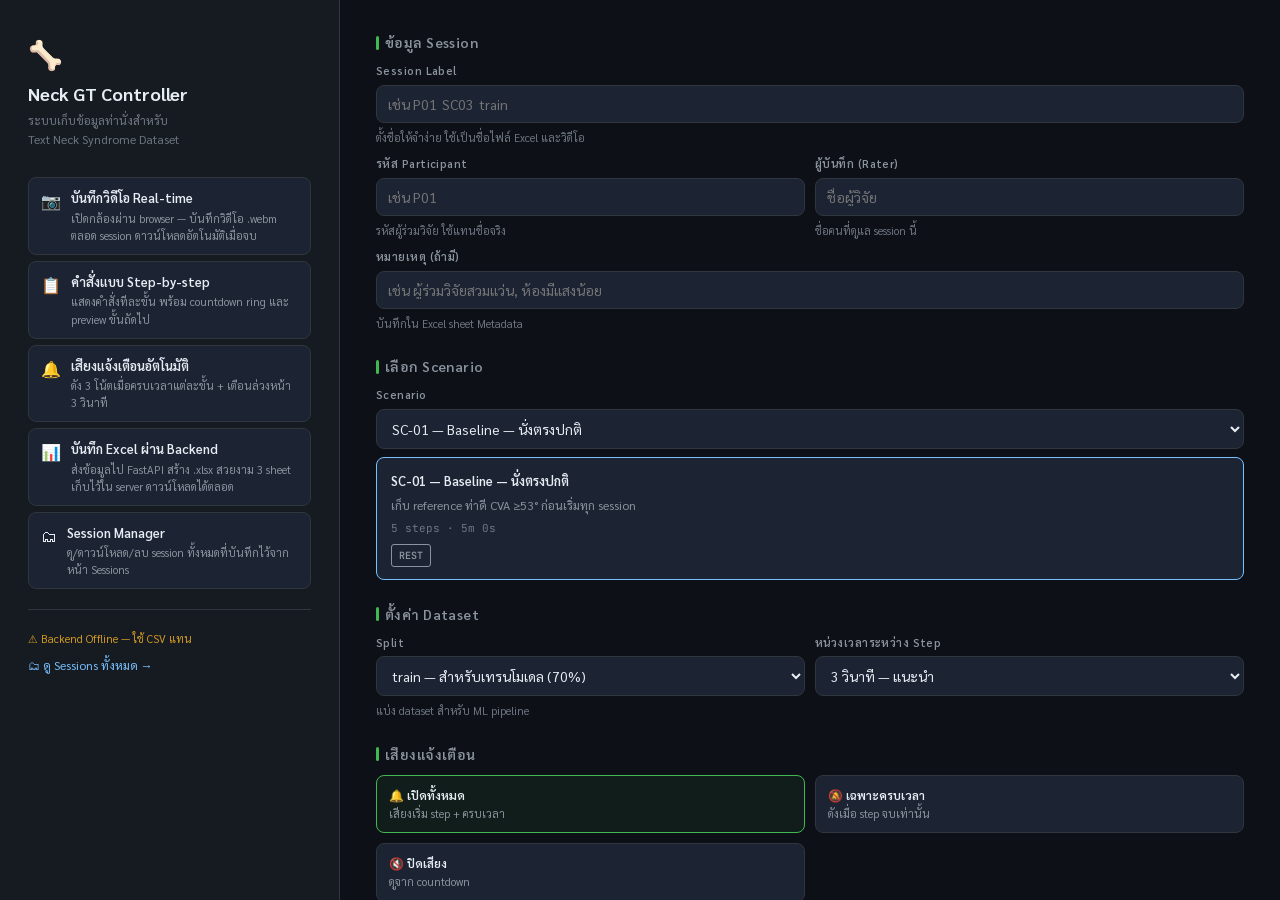
==== frontend/index.html @ 5975b468 "Add files via upload" ====
<!doctype html>
<html lang="th">
<head>
<meta charset="UTF-8">
<meta name="viewport" content="width=device-width, initial-scale=1.0, viewport-fit=cover">
<meta name="apple-mobile-web-app-capable" content="yes">
<title>Neck GT Controller</title>
<link rel="stylesheet" href="https://fonts.googleapis.com/css2?family=Sarabun:wght@300;400;600;700&family=JetBrains+Mono:wght@400;600&display=swap">
<link rel="stylesheet" href="css/style.css">
</head>
<body>

<!-- ══════════════════════════════════════════════
     SETUP PAGE
     ══════════════════════════════════════════════ -->
<div id="setup">
  <div class="setup-left">
    <div class="setup-logo">🦴</div>
    <div class="setup-title">Neck GT Controller</div>
    <div class="setup-sub">ระบบเก็บข้อมูลท่านั่งสำหรับ<br>Text Neck Syndrome Dataset</div>

    <div class="fn-list">
      <div class="fn-item">
        <div class="fn-icon">📷</div>
        <div class="fn-text">
          <div class="fn-name">บันทึกวิดีโอ Real-time</div>
          <div class="fn-desc">เปิดกล้องผ่าน browser — บันทึกวิดีโอ .webm ตลอด session ดาวน์โหลดอัตโนมัติเมื่อจบ</div>
        </div>
      </div>
      <div class="fn-item">
        <div class="fn-icon">📋</div>
        <div class="fn-text">
          <div class="fn-name">คำสั่งแบบ Step-by-step</div>
          <div class="fn-desc">แสดงคำสั่งทีละขั้น พร้อม countdown ring และ preview ขั้นถัดไป</div>
        </div>
      </div>
      <div class="fn-item">
        <div class="fn-icon">🔔</div>
        <div class="fn-text">
          <div class="fn-name">เสียงแจ้งเตือนอัตโนมัติ</div>
          <div class="fn-desc">ดัง 3 โน้ตเมื่อครบเวลาแต่ละขั้น + เตือนล่วงหน้า 3 วินาที</div>
        </div>
      </div>
      <div class="fn-item">
        <div class="fn-icon">📊</div>
        <div class="fn-text">
          <div class="fn-name">บันทึก Excel ผ่าน Backend</div>
          <div class="fn-desc">ส่งข้อมูลไป FastAPI สร้าง .xlsx สวยงาม 3 sheet เก็บไว้ใน server ดาวน์โหลดได้ตลอด</div>
        </div>
      </div>
      <div class="fn-item">
        <div class="fn-icon">🗂</div>
        <div class="fn-text">
          <div class="fn-name">Session Manager</div>
          <div class="fn-desc">ดู/ดาวน์โหลด/ลบ session ทั้งหมดที่บันทึกไว้จากหน้า Sessions</div>
        </div>
      </div>
    </div>

    <div class="setup-divider"></div>
    <div style="display:flex;flex-direction:column;gap:8px">
      <div class="setup-footer-note" id="api-indicator">⏳ ตรวจสอบ Backend...</div>
      <a href="sessions.html" style="font-size:12px;color:var(--bfg);text-decoration:none">🗂 ดู Sessions ทั้งหมด →</a>
    </div>
  </div>

  <div class="setup-right">

    <div>
      <div class="form-heading">ข้อมูล Session</div>
      <div class="grid2">
        <div class="f span2">
          <label>Session Label</label>
          <input id="inp-sess" placeholder="เช่น P01_SC03_train">
          <div class="hint">ตั้งชื่อให้จำง่าย ใช้เป็นชื่อไฟล์ Excel และวิดีโอ</div>
        </div>
        <div class="f">
          <label>รหัส Participant</label>
          <input id="inp-pid" placeholder="เช่น P01">
          <div class="hint">รหัสผู้ร่วมวิจัย ใช้แทนชื่อจริง</div>
        </div>
        <div class="f">
          <label>ผู้บันทึก (Rater)</label>
          <input id="inp-rater" placeholder="ชื่อผู้วิจัย">
          <div class="hint">ชื่อคนที่ดูแล session นี้</div>
        </div>
        <div class="f span2">
          <label>หมายเหตุ (ถ้ามี)</label>
          <input id="inp-note" placeholder="เช่น ผู้ร่วมวิจัยสวมแว่น, ห้องมีแสงน้อย">
          <div class="hint">บันทึกใน Excel sheet Metadata</div>
        </div>
      </div>
    </div>

    <div>
      <div class="form-heading">เลือก Scenario</div>
      <div class="f">
        <label>Scenario</label>
        <select id="inp-sc"></select>
      </div>
      <div class="sc-preview-box" id="sc-preview" style="margin-top:8px">
        <div style="color:var(--tx3);font-size:12px">เลือก Scenario เพื่อดูรายละเอียด</div>
      </div>
    </div>

    <div>
      <div class="form-heading">ตั้งค่า Dataset</div>
      <div class="grid2">
        <div class="f">
          <label>Split</label>
          <select id="inp-split">
            <option value="train">train — สำหรับเทรนโมเดล (70%)</option>
            <option value="val">val — สำหรับ validate (15%)</option>
            <option value="test">test — สำหรับทดสอบสุดท้าย (15%)</option>
          </select>
          <div class="hint">แบ่ง dataset สำหรับ ML pipeline</div>
        </div>
        <div class="f">
          <label>หน่วงเวลาระหว่าง Step</label>
          <select id="inp-trans">
            <option value="0">ไม่หน่วง</option>
            <option value="2000">2 วินาที</option>
            <option value="3000" selected>3 วินาที — แนะนำ</option>
            <option value="5000">5 วินาที</option>
          </select>
        </div>
      </div>
    </div>

    <div>
      <div class="form-heading">เสียงแจ้งเตือน</div>
      <div class="sound-row" id="sound-opts">
        <label class="sound-opt selected">
          <input type="radio" name="sound" value="all" checked>
          <div class="sname">🔔 เปิดทั้งหมด</div>
          <div class="sdesc">เสียงเริ่ม step + ครบเวลา</div>
        </label>
        <label class="sound-opt">
          <input type="radio" name="sound" value="ding">
          <div class="sname">🔕 เฉพาะครบเวลา</div>
          <div class="sdesc">ดังเมื่อ step จบเท่านั้น</div>
        </label>
        <label class="sound-opt">
          <input type="radio" name="sound" value="off">
          <div class="sname">🔇 ปิดเสียง</div>
          <div class="sdesc">ดูจาก countdown</div>
        </label>
      </div>
    </div>

    <div id="ipad-warn" style="display:none;background:#2D1F06;border:1px solid var(--afg);border-radius:var(--r);padding:10px 12px;font-size:12px;color:var(--afg);line-height:1.7">
      ⚠️ <strong>iPad/Safari:</strong> ต้องเปิดผ่าน HTTPS<br>
      ใช้ URL จาก Railway โดยตรงได้เลยค่ะ
    </div>

    <button class="btn-go" id="btn-go">📷 เปิดกล้องและเริ่ม Session</button>
  </div>
</div>

<!-- COUNTDOWN -->
<div id="cdown">
  <video id="cam-small" autoplay muted playsinline></video>
  <div id="cdown-n">3</div>
  <div id="cdown-lbl">เตรียมพร้อม...</div>
</div>

<!-- SESSION -->
<div id="sess">
  <div class="hdr">
    <span class="badge-mono" id="h-sess">—</span>
    <span class="badge-sc"   id="h-sc">—</span>
    <span class="hdr-steps"  id="h-steps">0/0</span>
    <span class="hdr-clock"  id="h-clock">0:00.0</span>
    <button class="btn-sm" id="btn-log">📋 Log</button>
    <button class="btn-sm red" id="btn-abort">✕ ยกเลิก</button>
  </div>
  <div class="step-bar"><div class="step-bar-fill" id="bar-fill" style="width:0%"></div></div>

  <div class="sess-body">
    <div class="cam-side">
      <video id="cam-feed" autoplay muted playsinline></video>
      <div class="cam-overlay">
        <div class="rec-pill"><div class="rec-dot"></div><span id="rec-lbl">LIVE</span></div>
      </div>
    </div>
    <div class="instr-side">
      <div class="act-badge"  id="i-badge">—</div>
      <div class="act-name"   id="i-name">—</div>
      <div class="instr-th"   id="i-th">—</div>
      <div class="instr-note" id="i-note">—</div>
      <div class="ring-wrap">
        <svg width="150" height="150" viewBox="0 0 150 150">
          <circle class="ring-bg"  cx="75" cy="75" r="68"/>
          <circle class="ring-arc" id="ring-arc" cx="75" cy="75" r="68" stroke="#3FB950"/>
        </svg>
        <div class="ring-num" id="ring-num">—</div>
      </div>
      <div id="i-next-wrap">
        <div style="display:flex;align-items:center;gap:8px">
          <span class="next-label">ถัดไป</span>
          <span class="next-act-badge" id="i-next-badge" style="color:var(--tx3);border-color:var(--bdr)">—</span>
        </div>
        <div class="next-th"   id="i-next-th">—</div>
        <div class="next-note" id="i-next-note">—</div>
      </div>
      <div class="prepare-overlay" id="prep-overlay">
        <span class="prep-label">เตรียมพร้อม</span>
        <div class="prepare-n"       id="prep-n">3</div>
        <div class="prep-sep"></div>
        <div class="prep-next-badge"  id="prep-next-badge" style="color:var(--tx2)">—</div>
        <div class="prep-next-th"     id="prep-next-th">—</div>
        <div class="prep-next-note"   id="prep-next-note">—</div>
      </div>
      <div class="ding-overlay" id="ding-overlay"></div>
    </div>
  </div>

  <div class="footer">
    <button class="btn-ctrl pause"  id="btn-pause"  disabled>⏸ หยุดชั่วคราว</button>
    <button class="btn-ctrl skip"   id="btn-skip"   disabled>⏭ ข้ามขั้นตอน</button>
    <button class="btn-ctrl stop"   id="btn-stop"   disabled>⏹ สิ้นสุด</button>
    <button class="btn-ctrl export" id="btn-exp"    disabled>⬇ CSV</button>
    <button class="btn-ctrl btn-xl" id="btn-exp-xl" disabled>⬇ Excel</button>
  </div>
</div>

<!-- LOG DRAWER -->
<div class="log-drawer" id="log-drawer">
  <div class="log-hdr">
    <h3>Activity Log</h3>
    <button class="btn-sm" id="btn-close-log">✕</button>
  </div>
  <div class="log-body"   id="log-body"><div style="color:var(--tx3);font-size:11px;text-align:center;padding:16px">ยังไม่มีข้อมูล</div></div>
  <div class="log-footer" id="log-footer">0 steps</div>
</div>

<!-- DONE MODAL -->
<div id="done">
  <div class="done-card">
    <h2>✓ Session สมบูรณ์</h2>
    <p id="done-txt">—</p>
    <div class="done-row">
      <button class="btn-ctrl export" id="btn-exp2">⬇ CSV</button>
      <button class="btn-ctrl btn-xl" id="btn-exp-xl2">⬇ Excel (Backend)</button>
      <button class="btn-ctrl play"   id="btn-new">+ Session ใหม่</button>
    </div>
    <div style="margin-top:12px">
      <a href="sessions.html" style="font-size:12px;color:var(--bfg);text-decoration:none">🗂 ดู Sessions ทั้งหมด →</a>
    </div>
  </div>
</div>

<!-- SCRIPTS -->
<script src="data/scenarios.js"></script>
<script src="js/audio.js"></script>
<script src="js/api.js"></script>
<script src="js/export.js"></script>
<script src="js/session.js"></script>
<script>
document.addEventListener("DOMContentLoaded", async () => {
  $("ring-arc").style.strokeDasharray = RING_C;
  initSetup();

  // API health check
  const ok  = await apiHealthCheck();
  const ind = document.getElementById("api-indicator");
  ind.textContent = ok ? "✅ Backend Online" : "⚠️ Backend Offline — ใช้ CSV แทน";
  ind.style.color = ok ? "var(--gfg)" : "var(--afg)";

  // Wire buttons
  $("btn-go").addEventListener("click", handleStart);
  $("btn-pause").addEventListener("click", handlePause);
  $("btn-skip").addEventListener("click", handleSkip);
  $("btn-stop").addEventListener("click", handleStop);
  $("btn-abort").addEventListener("click", handleAbort);
  $("btn-new").addEventListener("click", handleNewSession);
  $("btn-log").addEventListener("click", () => $("log-drawer").classList.toggle("open"));
  $("btn-close-log").addEventListener("click", () => $("log-drawer").classList.remove("open"));

  $("btn-exp").addEventListener("click",     () => doExportCSV(S.gtLog, S.sess));
  $("btn-exp2").addEventListener("click",    () => doExportCSV(S.gtLog, S.sess));
  $("btn-exp-xl").addEventListener("click",  () => doExportExcel(S.gtLog, S.sess));
  $("btn-exp-xl2").addEventListener("click", () => doExportExcel(S.gtLog, S.sess));
});
</script>

</body>
</html>
---- frontend/css/style.css ----
/* ═══════════════════════════════════════════════════
   Neck GT Controller — Styles
   แก้ไขสีและ layout ที่นี่
   ═══════════════════════════════════════════════════ */

/* ── CSS Variables (ธีมสี) ── */
:root {
  --bg:    #0D1117;
  --bg2:   #161B22;
  --bg3:   #1C2333;
  --bg4:   #21262D;
  --bdr:   #30363D;
  --bdr2:  #3d444d;
  --tx:    #E6EDF3;
  --tx2:   #8B949E;
  --tx3:   #6E7681;
  --green: #238636;
  --gfg:   #3FB950;
  --red:   #DA3633;
  --rfg:   #F85149;
  --amber: #9E6A03;
  --afg:   #D29922;
  --blue:  #1F6FEB;
  --bfg:   #79C0FF;
  --teal:  #22D3EE;
  --r:     8px;
  --font:  'Sarabun', system-ui, sans-serif;
  --mono:  'JetBrains Mono', monospace;
}

/* ── Reset ── */
*, *::before, *::after { box-sizing: border-box; margin: 0; padding: 0; }
html, body { height: 100%; overflow: hidden; }
body {
  font-family: var(--font);
  background: var(--bg);
  color: var(--tx);
  font-size: 15px;
  line-height: 1.5;
  -webkit-tap-highlight-color: transparent;
  touch-action: manipulation;
}

/* ════════════════════════════════════════════════════
   SETUP PAGE
   ════════════════════════════════════════════════════ */
#setup {
  position: fixed; inset: 0;
  display: flex; flex-direction: row;
  background: var(--bg);
  z-index: 100;
  overflow-y: auto;
}

/* Left panel — ข้อมูลฟังก์ชัน */
.setup-left {
  width: 340px; flex-shrink: 0;
  background: var(--bg2);
  border-right: 1px solid var(--bdr);
  padding: 32px 28px;
  display: flex; flex-direction: column;
  overflow-y: auto;
}
.setup-logo  { font-size: 28px; margin-bottom: 6px; }
.setup-title { font-size: 18px; font-weight: 700; color: var(--tx); margin-bottom: 4px; }
.setup-sub   { font-size: 12px; color: var(--tx3); margin-bottom: 28px; line-height: 1.6; }

.fn-list { display: flex; flex-direction: column; gap: 6px; }
.fn-item {
  display: flex; gap: 10px; align-items: flex-start;
  padding: 10px 12px;
  border-radius: 8px;
  background: var(--bg3);
  border: 1px solid var(--bdr);
}
.fn-icon { font-size: 16px; flex-shrink: 0; margin-top: 1px; }
.fn-name { font-size: 13px; font-weight: 600; color: var(--tx); margin-bottom: 2px; }
.fn-desc { font-size: 11px; color: var(--tx2); line-height: 1.55; }

.setup-divider     { height: 1px; background: var(--bdr); margin: 20px 0; }
.setup-footer-note { font-size: 11px; color: var(--tx3); line-height: 1.6; }

/* Right panel — ฟอร์ม */
.setup-right {
  flex: 1; padding: 32px 36px;
  overflow-y: auto;
  display: flex; flex-direction: column; gap: 24px;
  min-width: 0;
}
.form-heading {
  font-size: 14px; font-weight: 600;
  color: var(--tx2); letter-spacing: .03em;
  margin-bottom: 10px;
  display: flex; align-items: center; gap: 6px;
}
.form-heading::before {
  content: ''; display: block;
  width: 3px; height: 14px;
  background: var(--gfg); border-radius: 2px; flex-shrink: 0;
}

/* Form fields */
.grid2 { display: grid; grid-template-columns: 1fr 1fr; gap: 10px; }
.f     { display: flex; flex-direction: column; gap: 5px; }
.f.span2 { grid-column: 1 / -1; }
.f label { font-size: 11px; font-weight: 600; color: var(--tx2); letter-spacing: .04em; }
.f .hint { font-size: 11px; color: var(--tx3); margin-top: 2px; line-height: 1.5; }
.f input, .f select {
  background: var(--bg3);
  border: 1px solid var(--bdr);
  border-radius: var(--r);
  padding: 9px 11px;
  color: var(--tx);
  font-family: var(--font); font-size: 14px;
  outline: none;
  transition: border-color .15s, box-shadow .15s;
}
.f input:focus, .f select:focus {
  border-color: var(--gfg);
  box-shadow: 0 0 0 3px rgba(63,185,80,.12);
}
.f select option { background: var(--bg3); }

/* SC Preview */
.sc-preview-box {
  background: var(--bg3); border: 1px solid var(--bdr);
  border-radius: var(--r); padding: 12px 14px;
  font-size: 12px; color: var(--tx2);
  line-height: 1.7; min-height: 54px;
  transition: border-color .2s;
}
.sc-preview-box.active { border-color: var(--bfg); }
.sc-preview-box .sc-name { font-size: 13px; font-weight: 600; color: var(--tx); margin-bottom: 3px; }
.sc-preview-box .sc-acts { display: flex; flex-wrap: wrap; gap: 4px; margin-top: 6px; }
.sc-act-chip {
  font-size: 10px; font-family: var(--mono);
  padding: 2px 7px; border-radius: 3px;
  border: 1px solid; font-weight: 600;
}

/* Sound options */
.sound-row { display: grid; grid-template-columns: 1fr 1fr; gap: 10px; }
.sound-opt {
  border: 1px solid var(--bdr); border-radius: var(--r);
  padding: 10px 12px; cursor: pointer;
  transition: border-color .15s, background .15s;
  background: var(--bg3);
}
.sound-opt:hover    { border-color: var(--bdr2); background: var(--bg4); }
.sound-opt.selected { border-color: var(--gfg); background: rgba(63,185,80,.07); }
.sound-opt input    { display: none; }
.sound-opt .sname   { font-size: 12px; font-weight: 600; color: var(--tx); margin-bottom: 2px; }
.sound-opt .sdesc   { font-size: 11px; color: var(--tx2); }

/* Buttons */
.btn-go {
  width: 100%; padding: 15px;
  background: var(--green); color: #fff;
  border: none; border-radius: var(--r);
  font-family: var(--font); font-size: 16px; font-weight: 600;
  cursor: pointer; min-height: 52px;
  transition: background .15s, transform .1s;
  letter-spacing: .01em;
}
.btn-go:hover  { background: #2EA043; }
.btn-go:active { transform: scale(.99); background: #2EA043; }

/* Larger touch targets */
.btn-ctrl { min-height: 44px; }
.btn-sm   { min-height: 36px; min-width: 44px; }

/* ════════════════════════════════════════════════════
   COUNTDOWN
   ════════════════════════════════════════════════════ */
#cdown {
  position: fixed; inset: 0;
  display: none; flex-direction: column;
  align-items: center; justify-content: center;
  background: var(--bg); z-index: 90; gap: 20px;
}
#cdown-n   { font-size: 120px; font-weight: 700; color: var(--gfg); line-height: 1; font-variant-numeric: tabular-nums; }
#cdown-lbl { font-size: 18px; color: var(--tx2); }
#cam-small {
  width: 220px; height: 165px;
  border-radius: var(--r); object-fit: cover;
  border: 2px solid var(--bdr);
  transform: scaleX(-1);
}

/* ════════════════════════════════════════════════════
   SESSION
   ════════════════════════════════════════════════════ */
#sess { display: none; height: 100vh; flex-direction: column; }

/* Header bar */
.hdr {
  display: flex; align-items: center; gap: 10px;
  padding: 7px 14px;
  background: var(--bg2); border-bottom: 1px solid var(--bdr);
  flex-shrink: 0; flex-wrap: wrap;
}
.badge-mono {
  font-family: var(--mono); font-size: 11px;
  background: var(--bg4); border: 1px solid var(--bdr);
  border-radius: 4px; padding: 2px 7px; color: var(--tx2);
}
.badge-sc {
  font-size: 11px; font-weight: 700;
  background: var(--bg4); border-radius: 4px;
  padding: 2px 8px; color: var(--gfg); font-family: var(--mono);
}
.hdr-clock { font-family: var(--mono); font-size: 14px; font-variant-numeric: tabular-nums; margin-left: auto; color: var(--tx2); }
.hdr-steps { font-size: 11px; color: var(--tx3); }

.btn-sm {
  padding: 4px 11px; border-radius: 6px;
  border: 1px solid var(--bdr);
  background: var(--bg3); color: var(--tx);
  font-family: var(--font); font-size: 12px;
  cursor: pointer; white-space: nowrap;
  transition: background .15s;
}
.btn-sm:hover     { background: var(--bg4); }
.btn-sm.red       { border-color: var(--rfg); color: var(--rfg); }
.btn-sm.red:hover { background: #2D1414; }

/* Step progress bar */
.step-bar      { height: 3px; background: var(--bg4); flex-shrink: 0; }
.step-bar-fill { height: 100%; background: var(--gfg); transition: width .4s linear; }

.sess-body { display: flex; flex: 1; min-height: 0; }

/* Camera panel */
.cam-side  { width: 42%; position: relative; background: #000; flex-shrink: 0; }
#cam-feed  { width: 100%; height: 100%; object-fit: cover; transform: scaleX(-1); }
.cam-overlay { position: absolute; top: 10px; left: 10px; display: flex; flex-direction: column; gap: 5px; }
.rec-pill {
  display: flex; align-items: center; gap: 6px;
  background: rgba(0,0,0,.65); border-radius: 4px;
  padding: 3px 9px; font-size: 11px; font-family: var(--mono); color: #fff;
}
.rec-dot { width: 8px; height: 8px; border-radius: 50%; background: var(--rfg); animation: blink 1.2s infinite; }
@keyframes blink { 0%,100%{opacity:1} 50%{opacity:0} }

/* Instruction panel */
.instr-side {
  flex: 1; display: flex; flex-direction: column;
  align-items: center; justify-content: center;
  padding: 28px 32px; gap: 16px;
  background: var(--bg); min-width: 0;
  text-align: center; position: relative;
}
.act-badge  { font-family: var(--mono); font-size: 12px; font-weight: 600; padding: 3px 14px; border-radius: 20px; letter-spacing: .05em; border: 2px solid currentColor; }
.act-name   { font-size: 13px; font-weight: 600; color: var(--tx2); letter-spacing: .04em; }
.instr-th   { font-size: 46px; font-weight: 700; line-height: 1.15; text-wrap: balance; color: var(--tx); }
.instr-note { font-size: 15px; color: var(--tx2); max-width: 420px; }

/* Ring timer */
.ring-wrap { position: relative; width: 150px; height: 150px; flex-shrink: 0; }
.ring-wrap svg { transform: rotate(-90deg); }
.ring-bg  { fill: none; stroke: var(--bg4); stroke-width: 10; }
.ring-arc { fill: none; stroke-width: 10; stroke-linecap: round; stroke-dasharray: 427; stroke-dashoffset: 0; transition: stroke-dashoffset .06s linear; }
.ring-num { position: absolute; inset: 0; display: flex; align-items: center; justify-content: center; font-size: 28px; font-weight: 700; font-family: var(--mono); font-variant-numeric: tabular-nums; }

/* Next step preview */
#i-next-wrap { display: flex; flex-direction: column; align-items: center; gap: 6px; border-top: 1px solid var(--bdr); padding-top: 14px; width: 100%; max-width: 440px; }
.next-label    { font-size: 11px; font-weight: 600; letter-spacing: .1em; color: var(--tx3); text-transform: uppercase; }
.next-act-badge{ font-family: var(--mono); font-size: 11px; font-weight: 700; padding: 2px 10px; border-radius: 14px; border: 1.5px solid currentColor; }
.next-th       { font-size: 22px; font-weight: 700; line-height: 1.2; text-wrap: balance; color: var(--tx); max-width: 380px; }
.next-note     { font-size: 12px; color: var(--tx2); }

/* Footer controls */
.footer {
  display: flex; align-items: center; gap: 8px;
  padding: 9px 14px;
  background: var(--bg2); border-top: 1px solid var(--bdr);
  flex-shrink: 0; flex-wrap: wrap;
}
.btn-ctrl          { padding: 7px 16px; border-radius: var(--r); border: none; font-family: var(--font); font-size: 13px; font-weight: 600; cursor: pointer; transition: background .15s; white-space: nowrap; }
.btn-ctrl:disabled { opacity: .35; cursor: not-allowed; }
.btn-ctrl.pause    { background: var(--amber); color: #fff; }
.btn-ctrl.pause:hover:not(:disabled) { background: #BB8009; }
.btn-ctrl.play     { background: var(--green); color: #fff; }
.btn-ctrl.play:hover:not(:disabled)  { background: #2EA043; }
.btn-ctrl.skip     { background: var(--bg4); color: var(--tx); border: 1px solid var(--bdr); }
.btn-ctrl.skip:hover:not(:disabled)  { background: var(--bg3); }
.btn-ctrl.stop     { background: var(--red); color: #fff; }
.btn-ctrl.stop:hover:not(:disabled)  { background: #B91C1C; }
.btn-ctrl.export   { background: var(--blue); color: #fff; margin-left: auto; }
.btn-ctrl.export:hover:not(:disabled){ background: #388BFD; }
.btn-xl            { background: #1D6F42; color: #fff; margin-left: 0; }
.btn-xl:hover:not(:disabled)         { background: #196139; }

/* ════════════════════════════════════════════════════
   PREPARE OVERLAY
   ════════════════════════════════════════════════════ */
.prepare-overlay {
  position: absolute; inset: 0;
  background: rgba(13,17,23,.85); backdrop-filter: blur(4px);
  display: flex; align-items: center; justify-content: center; flex-direction: column; gap: 10px;
  pointer-events: none; opacity: 0; transition: opacity .18s; z-index: 10;
}
.prepare-overlay.show  { opacity: 1; }
.prep-label            { font-size: 13px; font-weight: 600; letter-spacing: .1em; text-transform: uppercase; color: var(--tx2); }
.prepare-n             { font-size: 80px; font-weight: 700; color: var(--tx); font-variant-numeric: tabular-nums; line-height: 1; }
.prep-sep              { width: 48px; height: 2px; background: var(--bdr); border-radius: 1px; margin: 4px 0; }
.prep-next-badge       { font-family: var(--mono); font-size: 16px; font-weight: 700; padding: 4px 18px; border-radius: 20px; border: 2px solid currentColor; }
.prep-next-th          { font-size: 28px; font-weight: 700; color: #fff; text-wrap: balance; max-width: 380px; text-align: center; line-height: 1.25; }
.prep-next-note        { font-size: 14px; color: var(--tx2); text-align: center; }
.ding-overlay          { position: absolute; inset: 0; pointer-events: none; opacity: 0; z-index: 20; transition: opacity .08s; }

/* ════════════════════════════════════════════════════
   LOG DRAWER
   ════════════════════════════════════════════════════ */
.log-drawer {
  position: fixed; right: 0; top: 0; bottom: 0; width: 300px;
  background: var(--bg2); border-left: 1px solid var(--bdr);
  display: flex; flex-direction: column;
  transform: translateX(100%); transition: transform .22s ease; z-index: 50;
}
.log-drawer.open { transform: translateX(0); }
.log-hdr { display: flex; align-items: center; justify-content: space-between; padding: 9px 13px; border-bottom: 1px solid var(--bdr); }
.log-hdr h3 { font-size: 12px; font-weight: 600; color: var(--tx2); }
.log-body { flex: 1; overflow-y: auto; padding: 6px; }
.log-row  { display: grid; grid-template-columns: 76px 1fr auto; gap: 5px; align-items: center; padding: 5px 7px; font-size: 11px; border-bottom: 1px solid var(--bdr); }
.log-row:last-child { border-bottom: none; }
.log-act  { font-family: var(--mono); font-size: 10px; font-weight: 600; }
.log-time { font-family: var(--mono); font-size: 10px; color: var(--tx2); }
.log-dur  { font-family: var(--mono); font-size: 10px; color: var(--tx3); }
.log-footer { font-size: 11px; color: var(--tx2); padding: 6px 13px; border-top: 1px solid var(--bdr); }

/* ════════════════════════════════════════════════════
   DONE MODAL
   ════════════════════════════════════════════════════ */
#done {
  position: fixed; inset: 0;
  display: none; align-items: center; justify-content: center; flex-direction: column;
  background: rgba(13,17,23,.9); backdrop-filter: blur(4px); z-index: 200;
}
.done-card { background: var(--bg2); border: 1px solid var(--bdr); border-radius: 12px; padding: 36px; text-align: center; max-width: 420px; }
.done-card h2 { font-size: 22px; margin-bottom: 8px; color: var(--gfg); }
.done-card p  { color: var(--tx2); font-size: 14px; margin-bottom: 22px; line-height: 1.6; white-space: pre-line; }
.done-row { display: flex; gap: 8px; justify-content: center; flex-wrap: wrap; }

/* ════════════════════════════════════════════════════
   RESPONSIVE — iPad / Mobile
   แก้ไข breakpoint ได้ที่นี่
   ════════════════════════════════════════════════════ */
@media (max-width: 700px) {
  #setup           { flex-direction: column; }
  .setup-left      { width: 100% !important; border-right: none !important; border-bottom: 1px solid var(--bdr); padding: 20px 18px !important; }
  .fn-list         { display: none; }
  .setup-right     { padding: 20px 18px !important; }
  .grid2           { grid-template-columns: 1fr !important; }
  .f.span2         { grid-column: 1 !important; }
  .sound-row       { grid-template-columns: 1fr !important; }
  .sess-body       { flex-direction: column; }
  .cam-side        { width: 100% !important; height: 200px; flex-shrink: 0; }
  .instr-th        { font-size: 28px !important; }
  .instr-side      { padding: 16px !important; gap: 10px !important; }
  .ring-wrap       { width: 110px !important; height: 110px !important; }
  .ring-wrap svg   { width: 110px; height: 110px; }
  .footer          { gap: 6px; }
  .btn-ctrl        { padding: 9px 12px !important; font-size: 12px !important; }
  .hdr             { padding: 6px 10px; }
}
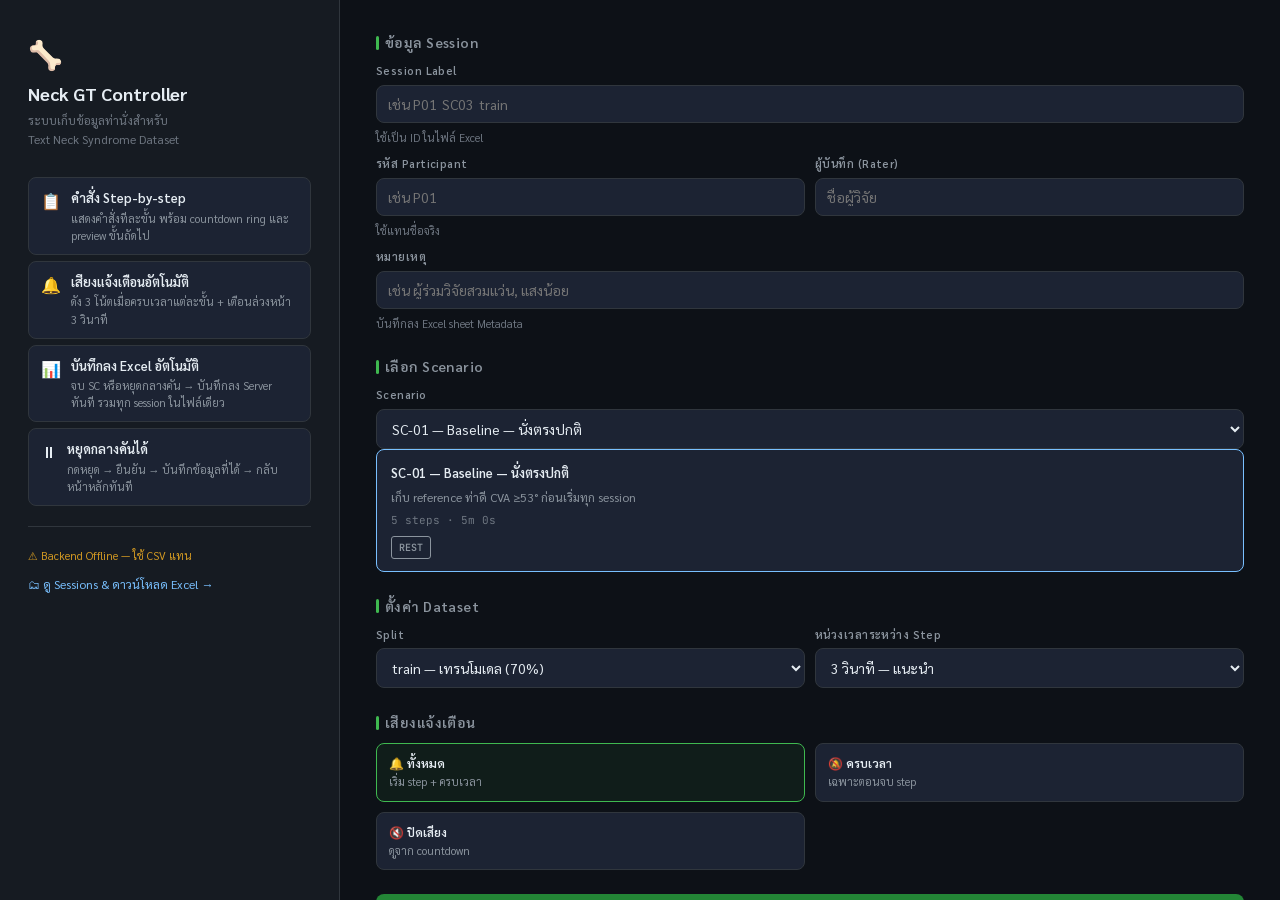
==== commit e8c083d6: "Add files via upload" ====
--- a/frontend/index.html
+++ b/frontend/index.html
@@ -10,10 +10,12 @@
 </head>
 <body>
 
-<!-- ══════════════════════════════════════════════
-     SETUP PAGE
-     ══════════════════════════════════════════════ -->
+<!-- ══════════════════════════════════════
+     SETUP
+     ══════════════════════════════════════ -->
 <div id="setup">
+
+  <!-- Left: ข้อมูลระบบ -->
   <div class="setup-left">
     <div class="setup-logo">🦴</div>
     <div class="setup-title">Neck GT Controller</div>
@@ -21,99 +23,94 @@
 
     <div class="fn-list">
       <div class="fn-item">
-        <div class="fn-icon">📷</div>
-        <div class="fn-text">
-          <div class="fn-name">บันทึกวิดีโอ Real-time</div>
-          <div class="fn-desc">เปิดกล้องผ่าน browser — บันทึกวิดีโอ .webm ตลอด session ดาวน์โหลดอัตโนมัติเมื่อจบ</div>
-        </div>
-      </div>
-      <div class="fn-item">
         <div class="fn-icon">📋</div>
-        <div class="fn-text">
-          <div class="fn-name">คำสั่งแบบ Step-by-step</div>
+        <div>
+          <div class="fn-name">คำสั่ง Step-by-step</div>
           <div class="fn-desc">แสดงคำสั่งทีละขั้น พร้อม countdown ring และ preview ขั้นถัดไป</div>
         </div>
       </div>
       <div class="fn-item">
         <div class="fn-icon">🔔</div>
-        <div class="fn-text">
+        <div>
           <div class="fn-name">เสียงแจ้งเตือนอัตโนมัติ</div>
           <div class="fn-desc">ดัง 3 โน้ตเมื่อครบเวลาแต่ละขั้น + เตือนล่วงหน้า 3 วินาที</div>
         </div>
       </div>
       <div class="fn-item">
         <div class="fn-icon">📊</div>
-        <div class="fn-text">
-          <div class="fn-name">บันทึก Excel ผ่าน Backend</div>
-          <div class="fn-desc">ส่งข้อมูลไป FastAPI สร้าง .xlsx สวยงาม 3 sheet เก็บไว้ใน server ดาวน์โหลดได้ตลอด</div>
-        </div>
-      </div>
-      <div class="fn-item">
-        <div class="fn-icon">🗂</div>
-        <div class="fn-text">
-          <div class="fn-name">Session Manager</div>
-          <div class="fn-desc">ดู/ดาวน์โหลด/ลบ session ทั้งหมดที่บันทึกไว้จากหน้า Sessions</div>
+        <div>
+          <div class="fn-name">บันทึกลง Excel อัตโนมัติ</div>
+          <div class="fn-desc">จบ SC หรือหยุดกลางคัน → บันทึกลง Server ทันที รวมทุก session ในไฟล์เดียว</div>
+        </div>
+      </div>
+      <div class="fn-item">
+        <div class="fn-icon">⏸</div>
+        <div>
+          <div class="fn-name">หยุดกลางคันได้</div>
+          <div class="fn-desc">กดหยุด → ยืนยัน → บันทึกข้อมูลที่ได้ → กลับหน้าหลักทันที</div>
         </div>
       </div>
     </div>
 
     <div class="setup-divider"></div>
-    <div style="display:flex;flex-direction:column;gap:8px">
-      <div class="setup-footer-note" id="api-indicator">⏳ ตรวจสอบ Backend...</div>
-      <a href="sessions.html" style="font-size:12px;color:var(--bfg);text-decoration:none">🗂 ดู Sessions ทั้งหมด →</a>
-    </div>
-  </div>
-
+    <div class="setup-footer-note" id="api-indicator">⏳ ตรวจสอบ Backend...</div>
+    <div style="margin-top:8px">
+      <a href="sessions.html" style="font-size:12px;color:var(--bfg);text-decoration:none">🗂 ดู Sessions &amp; ดาวน์โหลด Excel →</a>
+    </div>
+  </div>
+
+  <!-- Right: ฟอร์ม -->
   <div class="setup-right">
 
+    <!-- ข้อมูล Session -->
     <div>
       <div class="form-heading">ข้อมูล Session</div>
       <div class="grid2">
         <div class="f span2">
           <label>Session Label</label>
           <input id="inp-sess" placeholder="เช่น P01_SC03_train">
-          <div class="hint">ตั้งชื่อให้จำง่าย ใช้เป็นชื่อไฟล์ Excel และวิดีโอ</div>
+          <div class="hint">ใช้เป็น ID ในไฟล์ Excel</div>
         </div>
         <div class="f">
           <label>รหัส Participant</label>
           <input id="inp-pid" placeholder="เช่น P01">
-          <div class="hint">รหัสผู้ร่วมวิจัย ใช้แทนชื่อจริง</div>
+          <div class="hint">ใช้แทนชื่อจริง</div>
         </div>
         <div class="f">
           <label>ผู้บันทึก (Rater)</label>
           <input id="inp-rater" placeholder="ชื่อผู้วิจัย">
-          <div class="hint">ชื่อคนที่ดูแล session นี้</div>
         </div>
         <div class="f span2">
-          <label>หมายเหตุ (ถ้ามี)</label>
-          <input id="inp-note" placeholder="เช่น ผู้ร่วมวิจัยสวมแว่น, ห้องมีแสงน้อย">
-          <div class="hint">บันทึกใน Excel sheet Metadata</div>
-        </div>
-      </div>
-    </div>
-
+          <label>หมายเหตุ</label>
+          <input id="inp-note" placeholder="เช่น ผู้ร่วมวิจัยสวมแว่น, แสงน้อย">
+          <div class="hint">บันทึกลง Excel sheet Metadata</div>
+        </div>
+      </div>
+    </div>
+
+    <!-- เลือก Scenario -->
     <div>
       <div class="form-heading">เลือก Scenario</div>
       <div class="f">
         <label>Scenario</label>
         <select id="inp-sc"></select>
       </div>
-      <div class="sc-preview-box" id="sc-preview" style="margin-top:8px">
+      <div class="sc-preview-box" id="sc-preview">
         <div style="color:var(--tx3);font-size:12px">เลือก Scenario เพื่อดูรายละเอียด</div>
       </div>
     </div>
 
+    <!-- ตั้งค่า -->
     <div>
       <div class="form-heading">ตั้งค่า Dataset</div>
       <div class="grid2">
         <div class="f">
           <label>Split</label>
           <select id="inp-split">
-            <option value="train">train — สำหรับเทรนโมเดล (70%)</option>
-            <option value="val">val — สำหรับ validate (15%)</option>
-            <option value="test">test — สำหรับทดสอบสุดท้าย (15%)</option>
+            <option value="train">train — เทรนโมเดล (70%)</option>
+            <option value="val">val — validate (15%)</option>
+            <option value="test">test — ทดสอบ (15%)</option>
           </select>
-          <div class="hint">แบ่ง dataset สำหรับ ML pipeline</div>
         </div>
         <div class="f">
           <label>หน่วงเวลาระหว่าง Step</label>
@@ -127,18 +124,19 @@
       </div>
     </div>
 
+    <!-- เสียง -->
     <div>
       <div class="form-heading">เสียงแจ้งเตือน</div>
       <div class="sound-row" id="sound-opts">
         <label class="sound-opt selected">
           <input type="radio" name="sound" value="all" checked>
-          <div class="sname">🔔 เปิดทั้งหมด</div>
-          <div class="sdesc">เสียงเริ่ม step + ครบเวลา</div>
+          <div class="sname">🔔 ทั้งหมด</div>
+          <div class="sdesc">เริ่ม step + ครบเวลา</div>
         </label>
         <label class="sound-opt">
           <input type="radio" name="sound" value="ding">
-          <div class="sname">🔕 เฉพาะครบเวลา</div>
-          <div class="sdesc">ดังเมื่อ step จบเท่านั้น</div>
+          <div class="sname">🔕 ครบเวลา</div>
+          <div class="sdesc">เฉพาะตอนจบ step</div>
         </label>
         <label class="sound-opt">
           <input type="radio" name="sound" value="off">
@@ -148,23 +146,22 @@
       </div>
     </div>
 
-    <div id="ipad-warn" style="display:none;background:#2D1F06;border:1px solid var(--afg);border-radius:var(--r);padding:10px 12px;font-size:12px;color:var(--afg);line-height:1.7">
-      ⚠️ <strong>iPad/Safari:</strong> ต้องเปิดผ่าน HTTPS<br>
-      ใช้ URL จาก Railway โดยตรงได้เลยค่ะ
-    </div>
-
-    <button class="btn-go" id="btn-go">📷 เปิดกล้องและเริ่ม Session</button>
-  </div>
-</div>
-
-<!-- COUNTDOWN -->
+    <button class="btn-go" id="btn-go">▶ เริ่ม Session</button>
+  </div>
+</div>
+
+<!-- ══════════════════════════════════════
+     COUNTDOWN
+     ══════════════════════════════════════ -->
 <div id="cdown">
-  <video id="cam-small" autoplay muted playsinline></video>
   <div id="cdown-n">3</div>
-  <div id="cdown-lbl">เตรียมพร้อม...</div>
-</div>
-
-<!-- SESSION -->
+  <div id="cdown-lbl">เตรียมพร้อม</div>
+  <div id="cdown-sc"></div>
+</div>
+
+<!-- ══════════════════════════════════════
+     SESSION
+     ══════════════════════════════════════ -->
 <div id="sess">
   <div class="hdr">
     <span class="badge-mono" id="h-sess">—</span>
@@ -172,22 +169,16 @@
     <span class="hdr-steps"  id="h-steps">0/0</span>
     <span class="hdr-clock"  id="h-clock">0:00.0</span>
     <button class="btn-sm" id="btn-log">📋 Log</button>
-    <button class="btn-sm red" id="btn-abort">✕ ยกเลิก</button>
   </div>
   <div class="step-bar"><div class="step-bar-fill" id="bar-fill" style="width:0%"></div></div>
 
   <div class="sess-body">
-    <div class="cam-side">
-      <video id="cam-feed" autoplay muted playsinline></video>
-      <div class="cam-overlay">
-        <div class="rec-pill"><div class="rec-dot"></div><span id="rec-lbl">LIVE</span></div>
-      </div>
-    </div>
     <div class="instr-side">
       <div class="act-badge"  id="i-badge">—</div>
       <div class="act-name"   id="i-name">—</div>
       <div class="instr-th"   id="i-th">—</div>
       <div class="instr-note" id="i-note">—</div>
+
       <div class="ring-wrap">
         <svg width="150" height="150" viewBox="0 0 150 150">
           <circle class="ring-bg"  cx="75" cy="75" r="68"/>
@@ -195,6 +186,7 @@
         </svg>
         <div class="ring-num" id="ring-num">—</div>
       </div>
+
       <div id="i-next-wrap">
         <div style="display:flex;align-items:center;gap:8px">
           <span class="next-label">ถัดไป</span>
@@ -203,24 +195,25 @@
         <div class="next-th"   id="i-next-th">—</div>
         <div class="next-note" id="i-next-note">—</div>
       </div>
+
+      <!-- prepare overlay -->
       <div class="prepare-overlay" id="prep-overlay">
         <span class="prep-label">เตรียมพร้อม</span>
-        <div class="prepare-n"       id="prep-n">3</div>
+        <div class="prepare-n"      id="prep-n">3</div>
         <div class="prep-sep"></div>
-        <div class="prep-next-badge"  id="prep-next-badge" style="color:var(--tx2)">—</div>
-        <div class="prep-next-th"     id="prep-next-th">—</div>
-        <div class="prep-next-note"   id="prep-next-note">—</div>
+        <div class="prep-next-badge" id="prep-next-badge" style="color:var(--tx2)">—</div>
+        <div class="prep-next-th"    id="prep-next-th">—</div>
+        <div class="prep-next-note"  id="prep-next-note">—</div>
       </div>
       <div class="ding-overlay" id="ding-overlay"></div>
     </div>
   </div>
 
   <div class="footer">
-    <button class="btn-ctrl pause"  id="btn-pause"  disabled>⏸ หยุดชั่วคราว</button>
-    <button class="btn-ctrl skip"   id="btn-skip"   disabled>⏭ ข้ามขั้นตอน</button>
-    <button class="btn-ctrl stop"   id="btn-stop"   disabled>⏹ สิ้นสุด</button>
-    <button class="btn-ctrl export" id="btn-exp"    disabled>⬇ CSV</button>
-    <button class="btn-ctrl btn-xl" id="btn-exp-xl" disabled>⬇ Excel</button>
+    <button class="btn-ctrl pause" id="btn-pause" disabled>⏸ หยุดชั่วคราว</button>
+    <button class="btn-ctrl skip"  id="btn-skip"  disabled>⏭ ข้ามขั้นตอน</button>
+    <button class="btn-ctrl stop"  id="btn-stop"  disabled>⏹ หยุดบันทึก</button>
+    <button class="btn-ctrl export" id="btn-exp"  disabled>⬇ CSV</button>
   </div>
 </div>
 
@@ -237,12 +230,11 @@
 <!-- DONE MODAL -->
 <div id="done">
   <div class="done-card">
-    <h2>✓ Session สมบูรณ์</h2>
+    <h2>✓ บันทึกสำเร็จ</h2>
     <p id="done-txt">—</p>
     <div class="done-row">
       <button class="btn-ctrl export" id="btn-exp2">⬇ CSV</button>
-      <button class="btn-ctrl btn-xl" id="btn-exp-xl2">⬇ Excel (Backend)</button>
-      <button class="btn-ctrl play"   id="btn-new">+ Session ใหม่</button>
+      <button class="btn-ctrl play"   id="btn-new" style="background:var(--green)">+ Session ใหม่</button>
     </div>
     <div style="margin-top:12px">
       <a href="sessions.html" style="font-size:12px;color:var(--bfg);text-decoration:none">🗂 ดู Sessions ทั้งหมด →</a>
@@ -257,30 +249,41 @@
 <script src="js/export.js"></script>
 <script src="js/session.js"></script>
 <script>
-document.addEventListener("DOMContentLoaded", async () => {
-  $("ring-arc").style.strokeDasharray = RING_C;
+document.addEventListener('DOMContentLoaded', async () => {
+  // ring setup
+  document.getElementById('ring-arc').style.strokeDasharray = 2 * Math.PI * 68;
+
+  // init setup UI
   initSetup();
 
   // API health check
   const ok  = await apiHealthCheck();
-  const ind = document.getElementById("api-indicator");
-  ind.textContent = ok ? "✅ Backend Online" : "⚠️ Backend Offline — ใช้ CSV แทน";
-  ind.style.color = ok ? "var(--gfg)" : "var(--afg)";
-
-  // Wire buttons
-  $("btn-go").addEventListener("click", handleStart);
-  $("btn-pause").addEventListener("click", handlePause);
-  $("btn-skip").addEventListener("click", handleSkip);
-  $("btn-stop").addEventListener("click", handleStop);
-  $("btn-abort").addEventListener("click", handleAbort);
-  $("btn-new").addEventListener("click", handleNewSession);
-  $("btn-log").addEventListener("click", () => $("log-drawer").classList.toggle("open"));
-  $("btn-close-log").addEventListener("click", () => $("log-drawer").classList.remove("open"));
-
-  $("btn-exp").addEventListener("click",     () => doExportCSV(S.gtLog, S.sess));
-  $("btn-exp2").addEventListener("click",    () => doExportCSV(S.gtLog, S.sess));
-  $("btn-exp-xl").addEventListener("click",  () => doExportExcel(S.gtLog, S.sess));
-  $("btn-exp-xl2").addEventListener("click", () => doExportExcel(S.gtLog, S.sess));
+  const ind = document.getElementById('api-indicator');
+  ind.textContent = ok ? '✅ Backend Online' : '⚠️ Backend Offline — ใช้ CSV แทน';
+  ind.style.color = ok ? 'var(--gfg)' : 'var(--afg)';
+
+  // wire buttons
+  document.getElementById('btn-go').addEventListener('click', handleStart);
+  document.getElementById('btn-pause').addEventListener('click', handlePause);
+  document.getElementById('btn-skip').addEventListener('click', handleSkip);
+  document.getElementById('btn-stop').addEventListener('click', handleStop);
+  document.getElementById('btn-new').addEventListener('click', handleNewSession);
+  document.getElementById('btn-log').addEventListener('click', () =>
+    document.getElementById('log-drawer').classList.toggle('open'));
+  document.getElementById('btn-close-log').addEventListener('click', () =>
+    document.getElementById('log-drawer').classList.remove('open'));
+
+  document.getElementById('btn-exp').addEventListener('click',  () => doExportCSV(S.gtLog, S.sess));
+  document.getElementById('btn-exp2').addEventListener('click', () => doExportCSV(S.gtLog, S.sess));
+
+  // show countdown SC label
+  document.getElementById('inp-sc')?.addEventListener('change', () => {
+    const id = document.getElementById('inp-sc').value;
+    document.getElementById('cdown-sc').textContent = `${id} — ${SC[id]?.nameTH || ''}`;
+  });
+  // initial label
+  const firstSC = document.getElementById('inp-sc')?.value;
+  if (firstSC) document.getElementById('cdown-sc').textContent = `${firstSC} — ${SC[firstSC]?.nameTH || ''}`;
 });
 </script>
 
